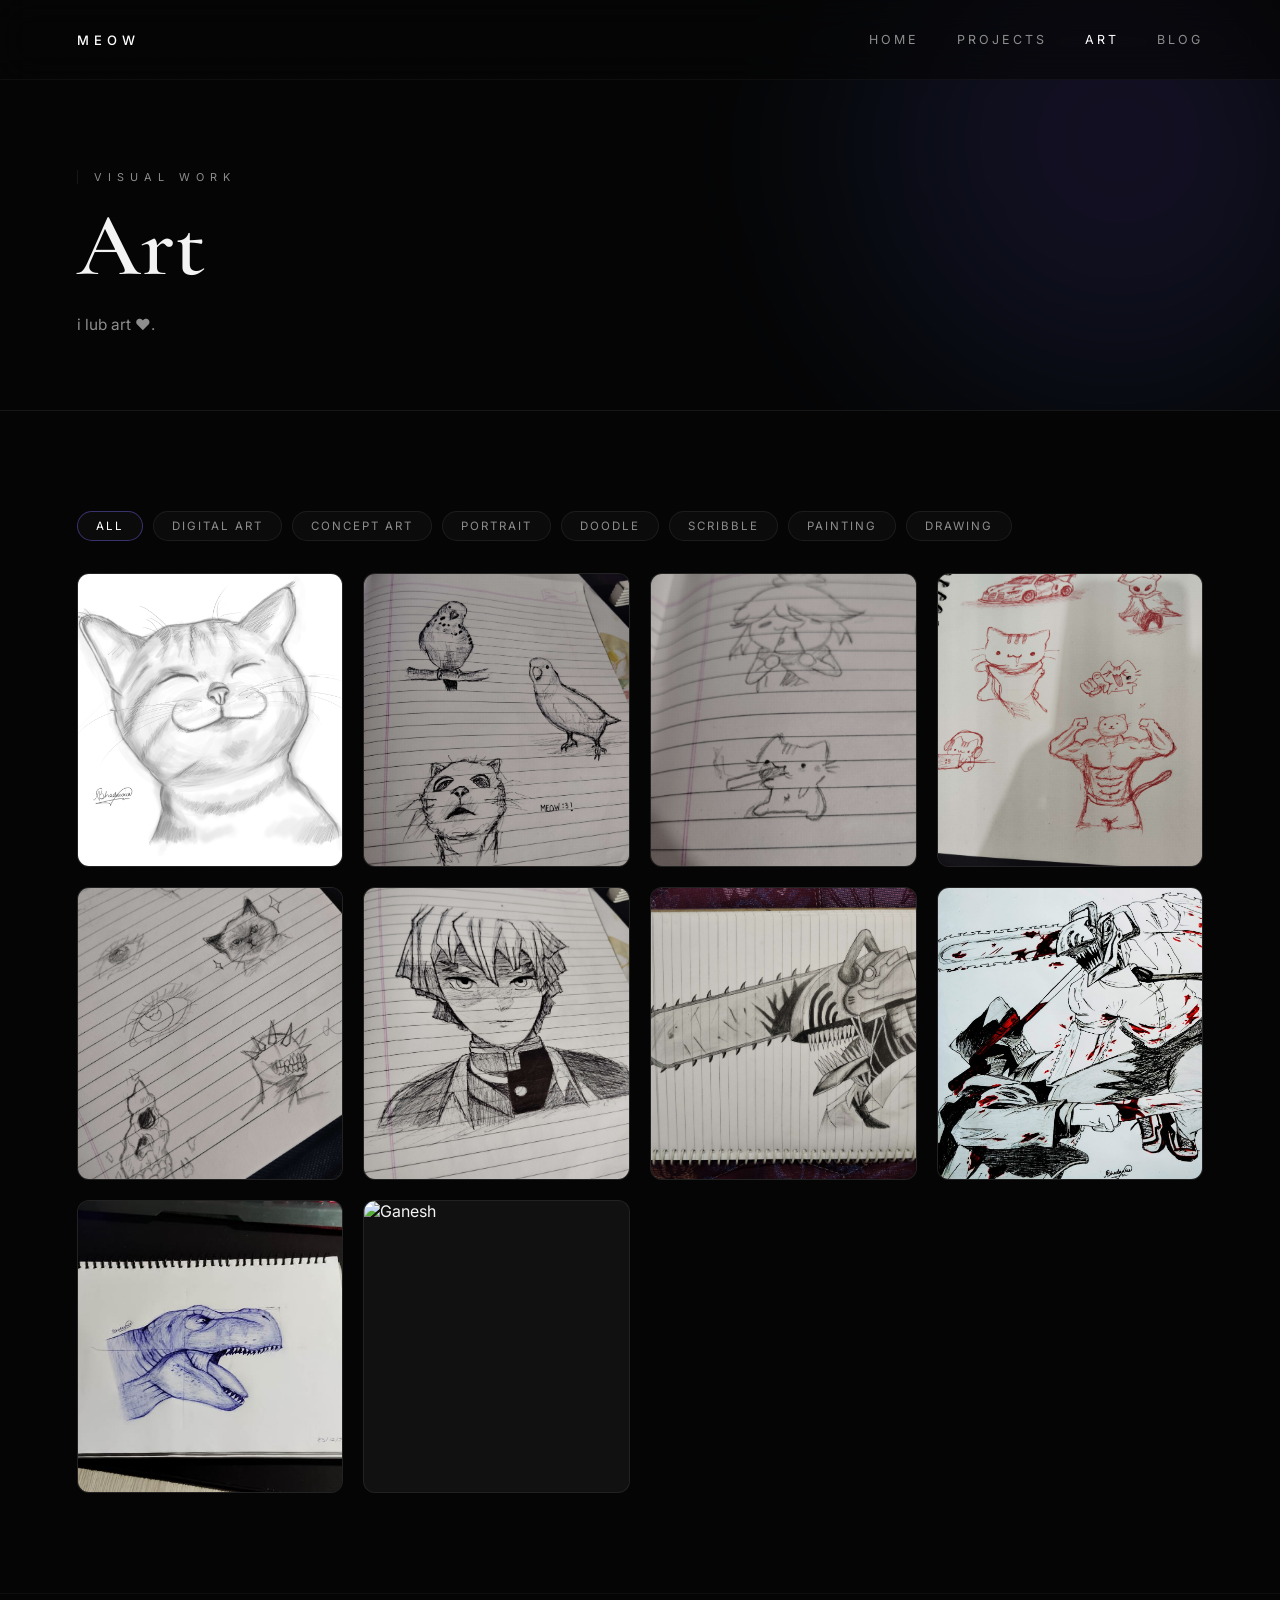
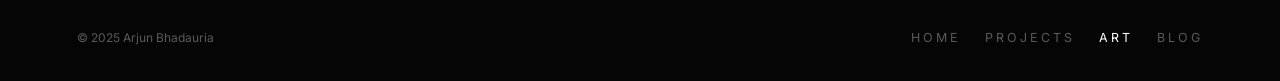
==== art.html @ f9302ee2 "Add files via upload" ====
<!DOCTYPE html>
<html lang="en">

<head>
    <meta charset="UTF-8">
    <meta name="viewport" content="width=device-width, initial-scale=1.0">
    <title>Art — Arjun Bhadauria</title>
    <link rel="stylesheet" href="style.css">
    <link rel="preconnect" href="https://fonts.googleapis.com">
    <link rel="preconnect" href="https://fonts.gstatic.com" crossorigin>
    <link
        href="https://fonts.googleapis.com/css2?family=Cormorant+Garamond:wght@300;500;600;700&family=Inter:wght@300;400;500;600&display=swap"
        rel="stylesheet">
    <link rel="stylesheet" href="https://cdnjs.cloudflare.com/ajax/libs/font-awesome/6.7.2/css/all.min.css">

    <style>
        /* Art page extras */
        .art-piece-bg {
            width: 100%;
            height: 100%;
            display: flex;
            align-items: center;
            justify-content: center;
        }

        /* Animated canvas pieces */
        .art-canvas {
            width: 100%;
            height: 100%;
            display: block;
        }

        .art-filters {
            display: flex;
            gap: 10px;
            flex-wrap: wrap;
            margin-bottom: 32px;
        }

        .filter-btn {
            background: var(--surface);
            border: 1px solid var(--border);
            border-radius: 100px;
            padding: 7px 18px;
            color: var(--muted);
            font-size: .72rem;
            letter-spacing: 2px;
            text-transform: uppercase;
            cursor: pointer;
            transition: all .3s;
            font-family: "Inter", sans-serif;
        }

        .filter-btn:hover,
        .filter-btn.active {
            color: white;
            border-color: rgba(123, 111, 255, .4);
        }
    </style>
</head>

<body>

    <div class="noise"></div>

    <header>
        <a class="logo" href="index.html">MEOW</a>
        <nav>
            <a href="index.html">Home</a>
            <a href="projects.html">Projects</a>
            <a class="active" href="art.html">Art</a>
            <a href="blog.html">Blog</a>
        </nav>
        <button class="hamburger" aria-label="Menu">
            <span></span><span></span><span></span>
        </button>
    </header>

    <nav class="nav-drawer">
        <a href="index.html">Home</a>
        <a href="projects.html">Projects</a>
        <a class="active" href="art.html">Art</a>
        <a href="blog.html">Blog</a>
    </nav>

    <div class="page-hero">
        <div class="page-glow"></div>
        <div class="page-hero-tag">Visual Work</div>
        <h1>Art</h1>
        <p>i lub art ♥.</p>
    </div>

    <div class="section">
        <div class="art-filters">
            <button class="filter-btn active" data-filter="all">All</button>
            <button class="filter-btn" data-filter="digital">Digital Art</button>
            <button class="filter-btn" data-filter="concept">Concept Art</button>
            <button class="filter-btn" data-filter="portrait">Portrait</button>
            <button class="filter-btn" data-filter="doodle">Doodle</button>
            <button class="filter-btn" data-filter="scribble">Scribble</button>
            <button class="filter-btn" data-filter="painting">Painting</button>
            <button class="filter-btn" data-filter="drawing">Drawing</button>
        </div>
        <div class="art-grid" id="art-grid">
            <!-- Dynamically populated -->
        </div>
    </div>

    <!-- Lightbox Modal -->
    <div id="art-lightbox" class="lightbox">
        <button class="lightbox-close" aria-label="Close lightbox">&times;</button>
        <div class="lightbox-content">
            <img id="lightbox-img" src="" alt="">
            <div class="lightbox-caption">
                <span id="lightbox-category" class="lightbox-category"></span>
                <h3 id="lightbox-title" class="lightbox-title"></h3>
            </div>
        </div>
    </div>

    <footer>
        <span>© 2025 Arjun Bhadauria</span>
        <nav class="footer-nav">
            <a href="index.html">Home</a>
            <a href="projects.html">Projects</a>
            <a href="art.html">Art</a>
            <a href="blog.html">Blog</a>
        </nav>
    </footer>

    <script src="art-data.js"></script>
    <script src="main.js"></script>
    <script>
        // Map prefix to display name
        const CATEGORY_MAP = {
            'digital': 'Digital Art',
            'concept': 'Concept Art',
            'portrait': 'Portrait',
            'doodle': 'Doodle',
            'scribble': 'Scribble',
            'painting': 'Painting',
            'drawing': 'Drawing'
        };

        const artGrid = document.getElementById('art-grid');
        const lightbox = document.getElementById('art-lightbox');
        const lightboxImg = document.getElementById('lightbox-img');
        const lightboxCat = document.getElementById('lightbox-category');
        const lightboxTitle = document.getElementById('lightbox-title');
        const lightboxClose = lightbox.querySelector('.lightbox-close');

        // Render all pieces
        function renderArt() {
            artGrid.innerHTML = ART_PIECES.map(piece => {
                const filename = typeof piece === 'string' ? piece : piece.filename;
                let title = typeof piece === 'string' ? '' : piece.title;

                const prefix = filename.split('_')[0];
                const categoryLabel = CATEGORY_MAP[prefix] || 'Art';

                if (!title) {
                    const baseName = filename.substring(0, filename.lastIndexOf('.'));
                    const nameParts = baseName.split('_').slice(1);
                    title = nameParts.map(word => word.charAt(0).toUpperCase() + word.slice(1)).join(' ');
                }
                
                return `
                    <div class="art-piece" data-category="${prefix}">
                        <div class="art-piece-bg">
                            <img src="assets/art/${filename}" alt="${title}" class="art-img" loading="lazy">
                        </div>
                        <div class="art-piece-overlay">
                            <div class="art-piece-meta">
                                <span class="art-piece-category">${categoryLabel}</span>
                                <span class="art-piece-title">${title}</span>
                            </div>
                        </div>
                    </div>
                `;
            }).join('');

            // Attach click events for lightbox
            document.querySelectorAll('.art-piece').forEach((piece, index) => {
                piece.addEventListener('click', () => {
                    const data = ART_PIECES[index];
                    const filename = typeof data === 'string' ? data : data.filename;
                    let title = typeof data === 'string' ? '' : data.title;

                    const prefix = filename.split('_')[0];
                    const categoryLabel = CATEGORY_MAP[prefix] || 'Art';

                    if (!title) {
                        const baseName = filename.substring(0, filename.lastIndexOf('.'));
                        const nameParts = baseName.split('_').slice(1);
                        title = nameParts.map(word => word.charAt(0).toUpperCase() + word.slice(1)).join(' ');
                    }

                    lightboxImg.src = `assets/art/${filename}`;
                    lightboxImg.alt = title;
                    lightboxCat.textContent = categoryLabel;
                    lightboxTitle.textContent = title;
                    lightbox.classList.add('active');
                    document.body.style.overflow = 'hidden';
                });
            });
        }

        // Filter functionality
        function setupFilters() {
            document.querySelectorAll('.filter-btn').forEach(btn => {
                btn.addEventListener('click', () => {
                    document.querySelectorAll('.filter-btn').forEach(b => b.classList.remove('active'));
                    btn.classList.add('active');

                    const filterValue = btn.getAttribute('data-filter');
                    const pieces = document.querySelectorAll('.art-piece');

                    pieces.forEach(piece => {
                        const category = piece.getAttribute('data-category');
                        if (filterValue === 'all' || category === filterValue) {
                            piece.style.display = 'block';
                            setTimeout(() => {
                                piece.style.opacity = '1';
                                piece.style.transform = 'scale(1)';
                            }, 50);
                        } else {
                            piece.style.opacity = '0';
                            piece.style.transform = 'scale(0.95)';
                            setTimeout(() => {
                                piece.style.display = 'none';
                            }, 300); // matches transition duration
                        }
                    });
                });
            });
        }

        // Close Lightbox
        lightboxClose.addEventListener('click', () => {
            lightbox.classList.remove('active');
            document.body.style.overflow = '';
        });

        // Close Lightbox on backdrop click
        lightbox.addEventListener('click', (e) => {
            if (e.target === lightbox) {
                lightbox.classList.remove('active');
                document.body.style.overflow = '';
            }
        });

        // Keyboard support (escape key)
        document.addEventListener('keydown', (e) => {
            if (e.key === 'Escape' && lightbox.classList.contains('active')) {
                lightbox.classList.remove('active');
                document.body.style.overflow = '';
            }
        });

        // Initialize
        renderArt();
        setupFilters();
    </script>
</body>

</html>
---- style.css ----
/* =============================================
   RESET & ROOT
   ============================================= */
*,
*::before,
*::after {
    margin: 0;
    padding: 0;
    box-sizing: border-box;
}

html {
    scroll-behavior: smooth;
}

:root {
    --bg: #050505;
    --surface: #0b0b0b;
    --surface2: #111111;
    --text: #f3f3f3;
    --muted: #8d8d8d;
    --muted2: #5a5a5a;
    --border: rgba(255, 255, 255, .07);
    --border2: rgba(255, 255, 255, .04);
    --glow-a: #7b6fff;
    --glow-b: #4e9fff;
    --glow-c: #b06fff;
    --accent: #7b6fff;
    --radius: 12px;
    --header-h: 80px;
}

body {
    background: var(--bg);
    color: var(--text);
    font-family: "Inter", sans-serif;
    overflow-x: hidden;
    -webkit-font-smoothing: antialiased;
}

::selection {
    background: rgba(123, 111, 255, .28);
    color: white;
}

/* =============================================
   NOISE OVERLAY
   ============================================= */
.noise {
    position: fixed;
    inset: 0;
    pointer-events: none;
    opacity: .022;
    background-image: radial-gradient(#ffffff 1px, transparent 1px);
    background-size: 3px 3px;
    mix-blend-mode: overlay;
    z-index: 999;
}

/* =============================================
   HEADER / NAV
   ============================================= */
header {
    position: fixed;
    top: 0;
    left: 0;
    width: 100%;
    height: var(--header-h);
    padding: 0 clamp(24px, 6vw, 80px);
    display: flex;
    justify-content: space-between;
    align-items: center;
    z-index: 200;
    background: rgba(5, 5, 5, 0.6);
    backdrop-filter: blur(18px);
    -webkit-backdrop-filter: blur(18px);
    border-bottom: 1px solid var(--border2);
    transition: background .4s;
}

.logo {
    font-size: 13px;
    letter-spacing: 5px;
    color: white;
    text-decoration: none;
    font-weight: 500;
    flex-shrink: 0;
}

nav {
    display: flex;
    gap: clamp(18px, 3vw, 38px);
    align-items: center;
}

nav a {
    color: var(--muted);
    text-decoration: none;
    font-size: .78rem;
    text-transform: uppercase;
    letter-spacing: 3px;
    transition: color .3s;
    white-space: nowrap;
}

nav a:hover,
nav a.active {
    color: white;
}

/* Hamburger — mobile only */
.hamburger {
    display: none;
    flex-direction: column;
    gap: 5px;
    cursor: pointer;
    padding: 6px;
    z-index: 201;
}

.hamburger span {
    display: block;
    width: 22px;
    height: 1.5px;
    background: var(--text);
    border-radius: 2px;
    transition: transform .35s, opacity .35s;
}

.hamburger.open span:nth-child(1) {
    transform: translateY(6.5px) rotate(45deg);
}

.hamburger.open span:nth-child(2) {
    opacity: 0;
}

.hamburger.open span:nth-child(3) {
    transform: translateY(-6.5px) rotate(-45deg);
}

/* Mobile nav drawer */
.nav-drawer {
    display: none;
    position: fixed;
    inset: 0;
    background: rgba(5, 5, 5, .97);
    z-index: 199;
    flex-direction: column;
    justify-content: center;
    align-items: center;
    gap: 36px;
    backdrop-filter: blur(24px);
}

.nav-drawer.open {
    display: flex;
}

.nav-drawer a {
    color: var(--muted);
    text-decoration: none;
    font-size: 1.5rem;
    font-family: "Cormorant Garamond", serif;
    letter-spacing: 4px;
    transition: color .3s;
}

.nav-drawer a:hover,
.nav-drawer a.active {
    color: white;
}

/* =============================================
   GLOW — PREMIUM AURORA
   ============================================= */
.glow-layer {
    position: absolute;
    pointer-events: none;
    border-radius: 50%;
    mix-blend-mode: screen;
    will-change: transform, opacity;
    z-index: 1;
}

.glow-core {
    width: 380px;
    height: 380px;
    background: radial-gradient(ellipse at 40% 40%,
            rgba(160, 110, 255, 0.72) 0%,
            rgba(100, 140, 255, 0.45) 35%,
            rgba(80, 60, 240, 0.12) 65%,
            transparent 80%);
    filter: blur(38px);
}

.glow-mid {
    width: 560px;
    height: 560px;
    background: radial-gradient(ellipse at 50% 55%,
            rgba(120, 90, 255, 0.38) 0%,
            rgba(80, 160, 255, 0.22) 45%,
            transparent 72%);
    filter: blur(62px);
}

.glow-outer {
    width: 720px;
    height: 720px;
    background: radial-gradient(ellipse at 55% 45%,
            rgba(170, 100, 255, 0.18) 0%,
            rgba(60, 120, 255, 0.1) 50%,
            transparent 70%);
    filter: blur(90px);
}

.glow-accent {
    width: 260px;
    height: 260px;
    background: radial-gradient(circle,
            rgba(200, 160, 255, 0.5) 0%,
            rgba(130, 100, 255, 0.2) 50%,
            transparent 75%);
    filter: blur(28px);
}

/* =============================================
   HERO SECTION (index only)
   ============================================= */
.hero {
    width: 100%;
    height: 100vh;
    min-height: 600px;
    position: relative;
    overflow: hidden;
}

.hero-container {
    width: 100%;
    height: 100%;
    display: grid;
    grid-template-columns: 52% 48%;
    padding-top: var(--header-h);
}

.hero-content {
    display: flex;
    flex-direction: column;
    justify-content: center;
    padding-left: clamp(24px, 7vw, 90px);
    padding-right: 20px;
    position: relative;
    z-index: 20;
}

.tag {
    color: var(--muted);
    text-transform: uppercase;
    letter-spacing: 6px;
    font-size: .7rem;
    margin-bottom: clamp(20px, 3vw, 35px);
    border-left: 1px solid var(--border);
    padding-left: 18px;
}

h1 {
    line-height: 1;
}

.first-name {
    display: block;
    font-family: "Cormorant Garamond", serif;
    font-size: clamp(3.2rem, 7vw, 6rem);
    font-weight: 400;
    line-height: .92;
}

.last-name {
    display: block;
    font-family: "Cormorant Garamond", serif;
    font-size: clamp(4.5rem, 9.5vw, 8.5rem);
    font-weight: 600;
    line-height: .82;
    margin-bottom: clamp(20px, 3vw, 35px);
}

.roles {
    display: flex;
    flex-wrap: wrap;
    gap: 10px 15px;
    align-items: center;
    color: var(--muted);
    font-size: .82rem;
    margin-bottom: clamp(16px, 2.5vw, 30px);
}

.hero-content p {
    max-width: 460px;
    color: var(--muted);
    font-size: .96rem;
    line-height: 1.85;
}

.socials {
    display: flex;
    gap: 26px;
    margin-top: clamp(28px, 4vw, 45px);
}

.socials a {
    color: var(--muted);
    font-size: 1.25rem;
    transition: color .3s, transform .3s;
}

.socials a:hover {
    color: white;
    transform: translateY(-4px);
}

/* Hero image side */
.hero-image {
    position: relative;
    overflow: visible;
}

.hero-image img {
    position: absolute;
    bottom: -20px;
    right: -60px;
    height: 110vh;
    width: auto;
    object-fit: cover;
    user-select: none;
    pointer-events: none;
    z-index: 2;
}

/* =============================================
   PAGE HERO (inner pages)
   ============================================= */
.page-hero {
    padding: calc(var(--header-h) + clamp(60px, 10vh, 100px)) clamp(24px, 6vw, 80px) clamp(60px, 8vh, 80px);
    position: relative;
    overflow: hidden;
    border-bottom: 1px solid var(--border);
}

.page-hero-tag {
    color: var(--muted);
    text-transform: uppercase;
    letter-spacing: 6px;
    font-size: .68rem;
    margin-bottom: 22px;
    border-left: 1px solid var(--border);
    padding-left: 16px;
}

.page-hero h1 {
    font-family: "Cormorant Garamond", serif;
    font-size: clamp(3rem, 7vw, 6.5rem);
    font-weight: 600;
    line-height: .9;
    margin-bottom: 24px;
}

.page-hero p {
    color: var(--muted);
    font-size: .96rem;
    line-height: 1.8;
    max-width: 520px;
}

/* Ambient page glow */
.page-glow {
    position: absolute;
    top: -100px;
    right: -80px;
    width: 600px;
    height: 600px;
    background: radial-gradient(ellipse at 60% 40%,
            rgba(130, 90, 255, 0.18) 0%,
            rgba(70, 130, 255, 0.08) 50%,
            transparent 72%);
    filter: blur(70px);
    pointer-events: none;
    border-radius: 50%;
}

/* =============================================
   SECTION WRAPPER
   ============================================= */
.section {
    padding: clamp(60px, 8vw, 100px) clamp(24px, 6vw, 80px);
}

.section-label {
    color: var(--muted2);
    font-size: .68rem;
    letter-spacing: 5px;
    text-transform: uppercase;
    margin-bottom: 40px;
    display: flex;
    align-items: center;
    gap: 14px;
}

.section-label::after {
    content: '';
    flex: 1;
    max-width: 60px;
    height: 1px;
    background: var(--border);
}

/* =============================================
   CARD GRID
   ============================================= */
.card-grid {
    display: grid;
    grid-template-columns: repeat(auto-fill, minmax(min(100%, 320px), 1fr));
    gap: clamp(16px, 2.5vw, 24px);
}

.card {
    background: var(--surface);
    border: 1px solid var(--border);
    border-radius: var(--radius);
    overflow: hidden;
    transition: border-color .35s, transform .35s;
    cursor: pointer;
}

.card:hover {
    border-color: rgba(123, 111, 255, .35);
    transform: translateY(-4px);
}

.card-thumb {
    width: 100%;
    aspect-ratio: 16/9;
    background: var(--surface2);
    display: flex;
    align-items: center;
    justify-content: center;
    overflow: hidden;
    position: relative;
}

.repo-img {
    width: 100%;
    height: 100%;
    object-fit: cover;
    position: absolute;
    top: 0;
    left: 0;
    z-index: 1;
}

.card-thumb-placeholder {
    width: 100%;
    height: 100%;
    background: linear-gradient(135deg, #0e0e18 0%, #130d22 50%, #0a0e1a 100%);
    display: flex;
    align-items: center;
    justify-content: center;
    font-size: 2rem;
    color: var(--muted2);
}

.card-body {
    padding: clamp(16px, 2.5vw, 24px);
}

.card-tag {
    font-size: .65rem;
    letter-spacing: 3px;
    text-transform: uppercase;
    color: var(--accent);
    margin-bottom: 10px;
}

.card-title {
    font-family: "Cormorant Garamond", serif;
    font-size: clamp(1.2rem, 2.5vw, 1.5rem);
    font-weight: 600;
    margin-bottom: 10px;
    line-height: 1.2;
}

.card-desc {
    color: var(--muted);
    font-size: .83rem;
    line-height: 1.7;
}

.card-footer {
    padding: 14px clamp(16px, 2.5vw, 24px);
    border-top: 1px solid var(--border2);
    display: flex;
    align-items: center;
    justify-content: space-between;
}

.card-date {
    color: var(--muted2);
    font-size: .72rem;
    letter-spacing: 1px;
}

.card-link {
    color: var(--muted);
    font-size: .72rem;
    text-decoration: none;
    letter-spacing: 1px;
    text-transform: uppercase;
    transition: color .3s;
}

.card-link:hover {
    color: white;
}

/* =============================================
   BLOG SPECIFIC
   ============================================= */
.blog-list {
    display: flex;
    flex-direction: column;
    gap: 1px;
    border: 1px solid var(--border);
    border-radius: var(--radius);
    overflow: hidden;
}

.blog-item {
    display: grid;
    grid-template-columns: 1fr auto;
    gap: 20px;
    align-items: center;
    padding: clamp(20px, 3vw, 28px) clamp(20px, 4vw, 36px);
    background: var(--surface);
    border-bottom: 1px solid var(--border2);
    text-decoration: none;
    color: inherit;
    transition: background .3s;
}

.blog-item:last-child {
    border-bottom: none;
}

.blog-item:hover {
    background: var(--surface2);
}

.blog-item-cat {
    font-size: .65rem;
    letter-spacing: 3px;
    text-transform: uppercase;
    color: var(--accent);
    margin-bottom: 8px;
}

.blog-item-title {
    font-family: "Cormorant Garamond", serif;
    font-size: clamp(1.1rem, 2.2vw, 1.4rem);
    font-weight: 600;
    margin-bottom: 6px;
    line-height: 1.2;
}

.blog-item-desc {
    color: var(--muted);
    font-size: .82rem;
    line-height: 1.6;
}

.blog-item-meta {
    text-align: right;
    flex-shrink: 0;
}

.blog-item-date {
    color: var(--muted2);
    font-size: .72rem;
    white-space: nowrap;
    margin-bottom: 6px;
}

.blog-item-read {
    color: var(--muted2);
    font-size: .7rem;
    white-space: nowrap;
}

/* =============================================
   ART GRID
   ============================================= */
.art-grid {
    display: grid;
    grid-template-columns: repeat(auto-fill, minmax(min(100%, 260px), 1fr));
    gap: clamp(12px, 2vw, 20px);
}

.art-piece {
    aspect-ratio: 1 / 1.1;
    border-radius: var(--radius);
    overflow: hidden;
    position: relative;
    cursor: pointer;
    background: var(--surface2);
    border: 1px solid var(--border);
    transition: opacity 0.3s cubic-bezier(0.25, 0.46, 0.45, 0.94),
                transform 0.3s cubic-bezier(0.25, 0.46, 0.45, 0.94),
                border-color 0.35s;
}

.art-piece-bg {
    width: 100%;
    height: 100%;
    transition: transform .5s cubic-bezier(.25, .46, .45, .94);
}

.art-img {
    width: 100%;
    height: 100%;
    object-fit: cover;
    display: block;
}

.art-piece:hover .art-piece-bg {
    transform: scale(1.04);
}

.art-piece-overlay {
    position: absolute;
    inset: 0;
    background: linear-gradient(to top, rgba(5, 5, 5, .9) 0%, transparent 65%);
    opacity: 0;
    transition: opacity .35s;
    display: flex;
    align-items: flex-end;
    padding: 20px;
}

.art-piece:hover .art-piece-overlay {
    opacity: 1;
}

.art-piece-meta {
    display: flex;
    flex-direction: column;
    gap: 4px;
}

.art-piece-category {
    font-size: .65rem;
    letter-spacing: 2px;
    text-transform: uppercase;
    color: var(--accent);
}

.art-piece-title {
    font-family: "Cormorant Garamond", serif;
    font-size: 1.15rem;
    font-weight: 600;
}

/* Lightbox Modal */
.lightbox {
    position: fixed;
    inset: 0;
    background: rgba(5, 5, 5, 0.95);
    z-index: 1000;
    display: flex;
    align-items: center;
    justify-content: center;
    opacity: 0;
    pointer-events: none;
    transition: opacity 0.4s cubic-bezier(0.25, 0.46, 0.45, 0.94);
    backdrop-filter: blur(12px);
    -webkit-backdrop-filter: blur(12px);
}

.lightbox.active {
    opacity: 1;
    pointer-events: all;
}

.lightbox-close {
    position: absolute;
    top: 30px;
    right: 30px;
    background: transparent;
    border: none;
    color: var(--muted);
    font-size: 2.5rem;
    cursor: pointer;
    transition: color 0.3s, transform 0.3s;
    z-index: 1001;
}

.lightbox-close:hover {
    color: white;
    transform: rotate(90deg);
}

.lightbox-content {
    max-width: 90vw;
    max-height: 80vh;
    display: flex;
    flex-direction: column;
    align-items: center;
    justify-content: center;
    position: relative;
}

.lightbox-content img {
    max-width: 100%;
    max-height: 70vh;
    object-fit: contain;
    border-radius: var(--radius);
    border: 1px solid var(--border);
    box-shadow: 0 20px 50px rgba(0, 0, 0, 0.5);
    transform: scale(0.95);
    transition: transform 0.4s cubic-bezier(0.25, 0.46, 0.45, 0.94);
}

.lightbox.active .lightbox-content img {
    transform: scale(1);
}

.lightbox-caption {
    margin-top: 20px;
    text-align: center;
    display: flex;
    flex-direction: column;
    gap: 4px;
}

.lightbox-category {
    font-size: 0.72rem;
    letter-spacing: 2px;
    text-transform: uppercase;
    color: var(--accent);
}

.lightbox-title {
    font-family: "Cormorant Garamond", serif;
    font-size: 1.6rem;
    font-weight: 500;
    color: white;
}


/* =============================================
   FOOTER
   ============================================= */
footer {
    border-top: 1px solid var(--border2);
    padding: 36px clamp(24px, 6vw, 80px);
    display: flex;
    justify-content: space-between;
    align-items: center;
    flex-wrap: wrap;
    gap: 16px;
    color: var(--muted2);
    font-size: .75rem;
}

footer a {
    color: var(--muted2);
    text-decoration: none;
    transition: color .3s;
}

footer a:hover {
    color: var(--muted);
}

.footer-nav {
    display: flex;
    gap: 24px;
}

/* =============================================
   DIVIDER
   ============================================= */
.divider {
    width: 100%;
    height: 1px;
    background: var(--border2);
}

/* =============================================
   RESPONSIVE
   ============================================= */

/* Tablet */
@media (max-width: 900px) {
    .hero-container {
        grid-template-columns: 1fr;
    }

    .hero-content {
        justify-content: flex-end;
        padding-bottom: clamp(80px, 12vw, 120px);
        padding-left: clamp(24px, 5vw, 48px);
        padding-right: clamp(24px, 5vw, 48px);
    }

    .hero-image {
        position: absolute;
        inset: 0;
        z-index: 1;
        opacity: .35;
    }

    .hero-image img {
        right: -40px;
        bottom: 0;
        height: 100%;
    }

}

/* Mobile */
@media (max-width: 600px) {
    :root {
        --header-h: 66px;
    }

    nav {
        display: none;
    }

    .hamburger {
        display: flex;
    }

    .hero-content p {
        font-size: .9rem;
    }

    .roles {
        font-size: .78rem;
    }

    .blog-item {
        grid-template-columns: 1fr;
    }

    .blog-item-meta {
        text-align: left;
    }

    footer {
        flex-direction: column;
        align-items: flex-start;
    }
}

/* Very small */
@media (max-width: 380px) {
    .first-name {
        font-size: 2.8rem;
    }

    .last-name {
        font-size: 4rem;
    }
}

/* Reduce motion */
@media (prefers-reduced-motion: reduce) {

    *,
    *::before,
    *::after {
        animation-duration: .01ms !important;
        transition-duration: .01ms !important;
    }
}

/* =============================================
   GITHUB SKELETON & LOADER STYLES
   ============================================= */
@keyframes skeleton-shimmer {
    0% {
        background-position: -200% 0;
    }

    100% {
        background-position: 200% 0;
    }
}

.skeleton-shimmer {
    background: linear-gradient(90deg, #111111 25%, #181818 50%, #111111 75%);
    background-size: 200% 100%;
    animation: skeleton-shimmer 1.6s infinite linear;
}

.card.skeleton {
    pointer-events: none;
    border-color: var(--border2);
}

.card.skeleton .card-thumb-placeholder {
    background: #0b0b0b !important;
}

.card.skeleton .skeleton-icon {
    width: 50px;
    height: 50px;
    border-radius: 50%;
}

.card.skeleton .skeleton-tag {
    width: 80px;
    height: 12px;
    margin-bottom: 14px;
    border-radius: 2px;
}

.card.skeleton .skeleton-title {
    width: 150px;
    height: 20px;
    margin-bottom: 12px;
    border-radius: 3px;
}

.card.skeleton .skeleton-desc-line {
    width: 100%;
    height: 10px;
    margin-bottom: 8px;
    border-radius: 2px;
}

.card.skeleton .skeleton-desc-line.short {
    width: 70%;
}

.card.skeleton .skeleton-date {
    width: 40px;
    height: 12px;
    border-radius: 2px;
}

.card.skeleton .skeleton-link {
    width: 60px;
    height: 12px;
    border-radius: 2px;
}

.error-msg {
    grid-column: 1 / -1;
    text-align: center;
    padding: 40px;
    color: var(--muted);
    font-size: 0.95rem;
    border: 1px dashed var(--border);
    border-radius: var(--radius);
}
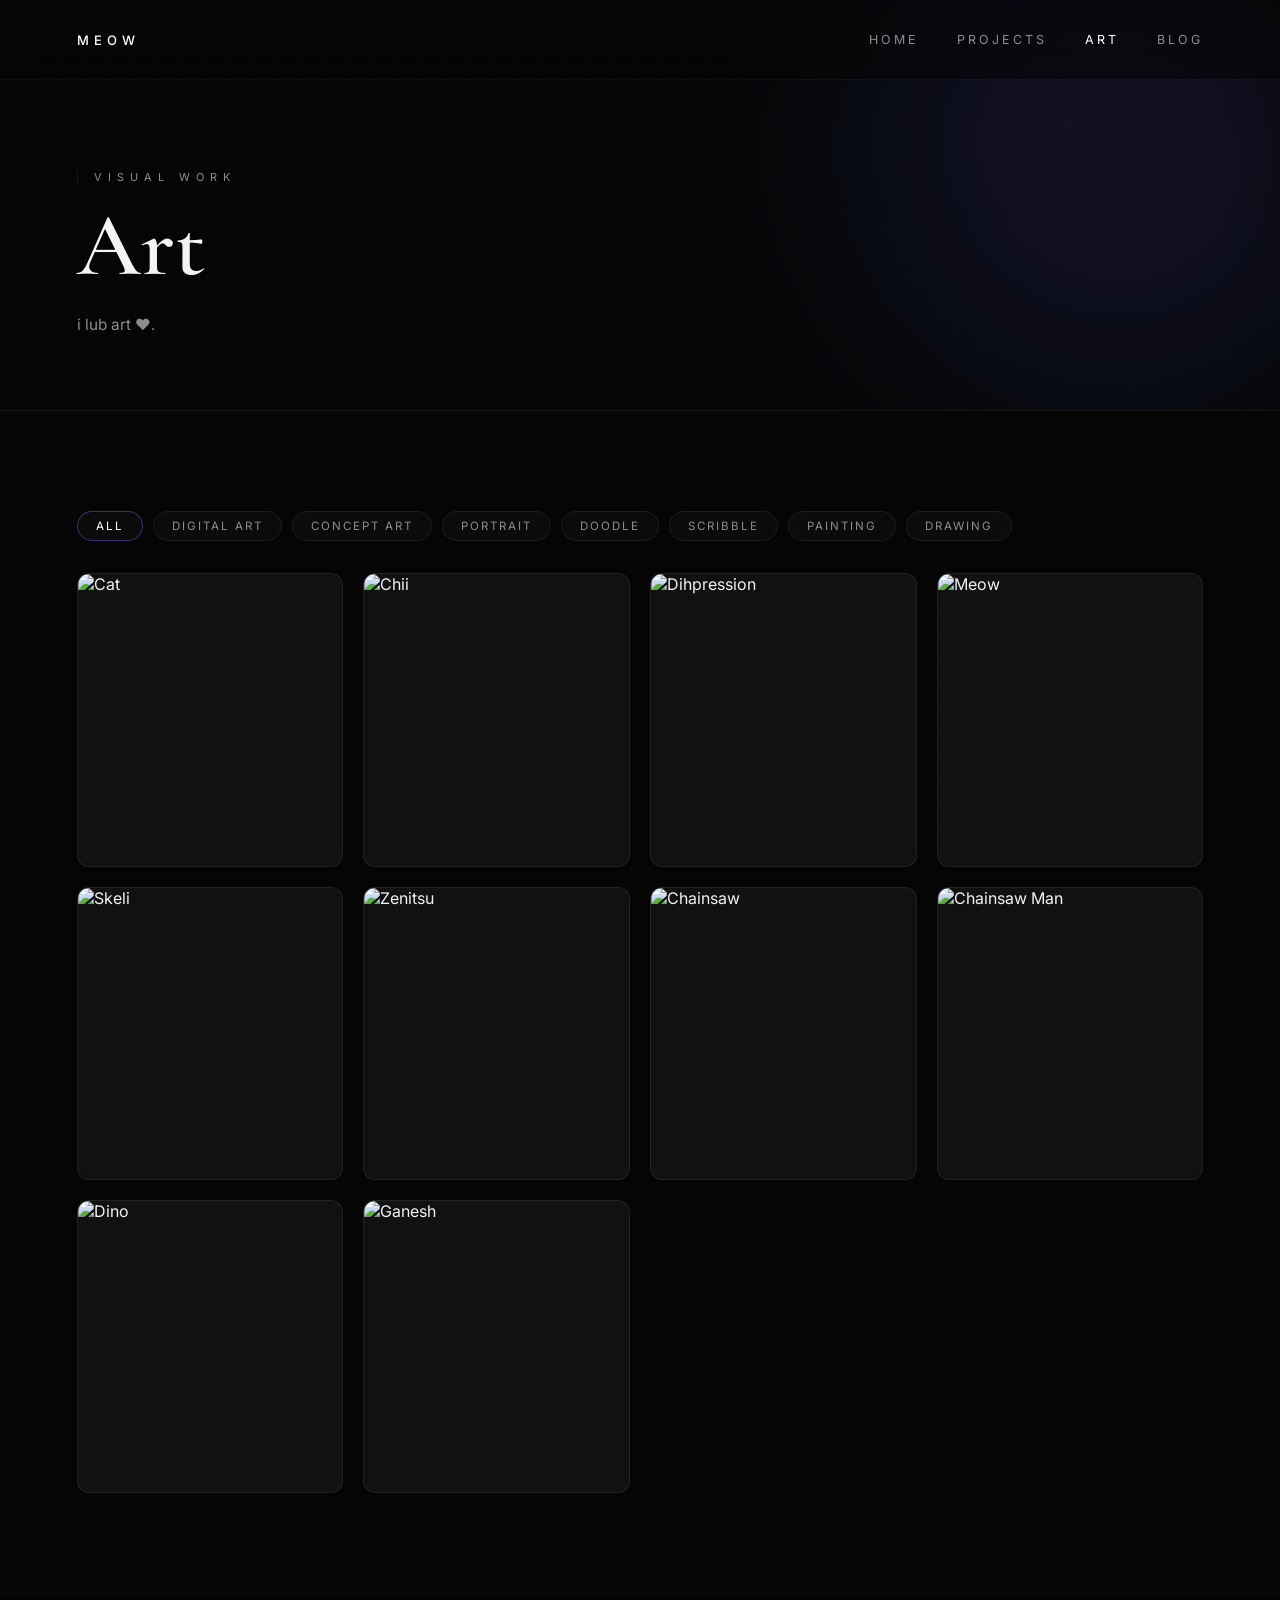
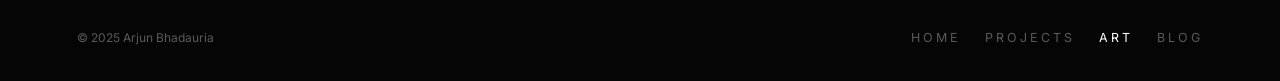
==== commit 29574c46: "Update title in art.html to bhadwa" ====
--- a/art.html
+++ b/art.html
@@ -4,7 +4,7 @@
 <head>
     <meta charset="UTF-8">
     <meta name="viewport" content="width=device-width, initial-scale=1.0">
-    <title>Art — Arjun Bhadauria</title>
+    <title>Art — Arjun Padodiya</title>
     <link rel="stylesheet" href="style.css">
     <link rel="preconnect" href="https://fonts.googleapis.com">
     <link rel="preconnect" href="https://fonts.gstatic.com" crossorigin>
@@ -263,4 +263,4 @@
     </script>
 </body>
 
-</html>+</html>
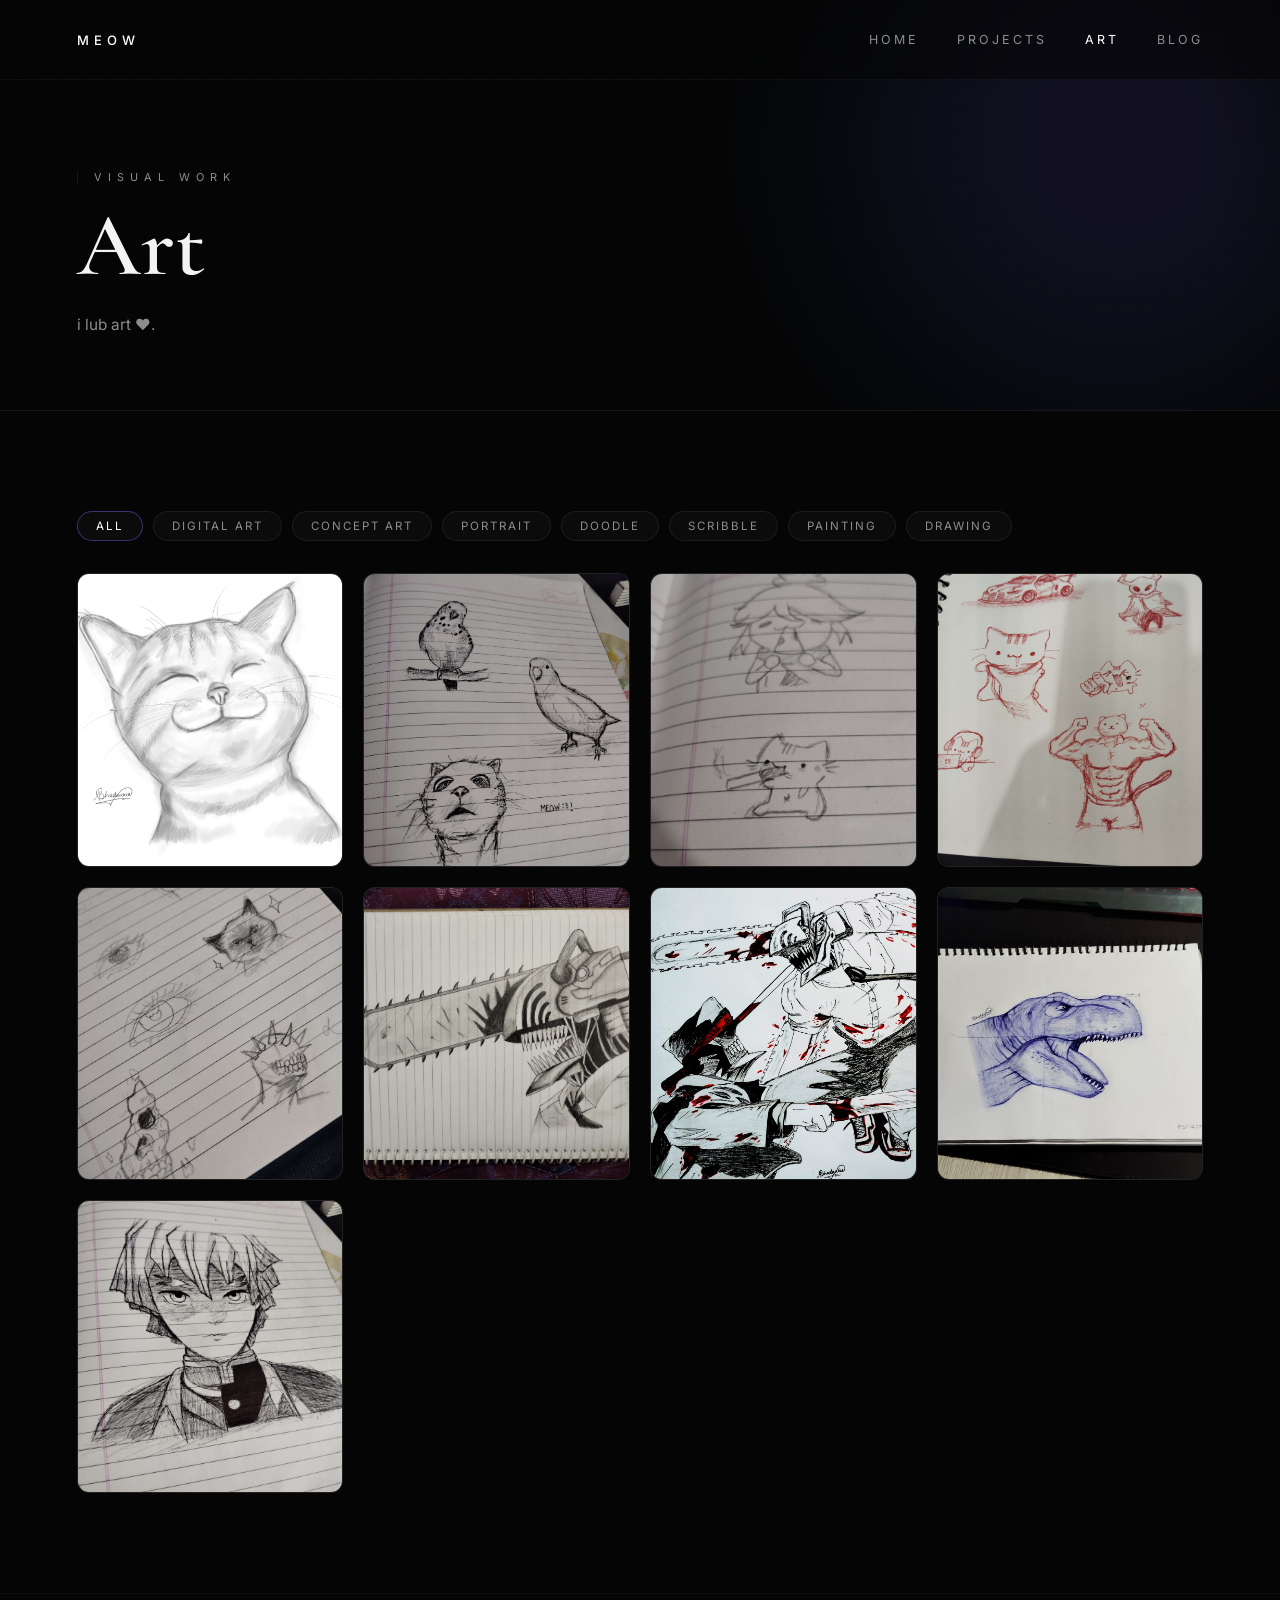
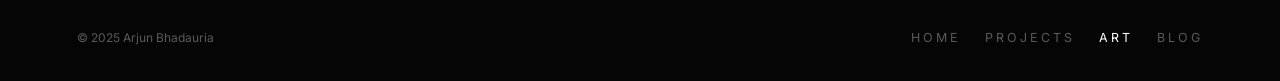
==== commit 8e5cca86: "Add files via upload" ====
--- a/art.html
+++ b/art.html
@@ -4,7 +4,7 @@
 <head>
     <meta charset="UTF-8">
     <meta name="viewport" content="width=device-width, initial-scale=1.0">
-    <title>Art — Arjun Padodiya</title>
+    <title>Art — Arjun Bhadauria</title>
     <link rel="stylesheet" href="style.css">
     <link rel="preconnect" href="https://fonts.googleapis.com">
     <link rel="preconnect" href="https://fonts.gstatic.com" crossorigin>
@@ -257,10 +257,13 @@
             }
         });
 
-        // Initialize
-        renderArt();
-        setupFilters();
+
+        ; (async () => {
+            await ART_PIECES_READY;
+            renderArt();
+            setupFilters();
+        })();
     </script>
 </body>
 
-</html>
+</html>
--- a/style.css
+++ b/style.css
@@ -318,6 +318,16 @@
     transform: translateY(-4px);
 }
 
+#starfieldCanvas {
+    position: fixed;
+    top: 0;
+    left: 0;
+    width: 100%;
+    height: 100%;
+    pointer-events: none;
+    z-index: -1;
+}
+
 /* Hero image side */
 .hero-image {
     position: relative;
@@ -688,18 +698,17 @@
     pointer-events: all;
 }
 
-.lightbox-close {
-    position: absolute;
-    top: 30px;
-    right: 30px;
+#starfieldCanvas {
+    position: fixed;
+    top: 0;
+    left: 0;
+    width: 100%;
+    height: 100%;
+    pointer-events: none;
+    z-index: -1;
     background: transparent;
-    border: none;
-    color: var(--muted);
-    font-size: 2.5rem;
-    cursor: pointer;
-    transition: color 0.3s, transform 0.3s;
-    z-index: 1001;
-}
+}
+
 
 .lightbox-close:hover {
     color: white;
